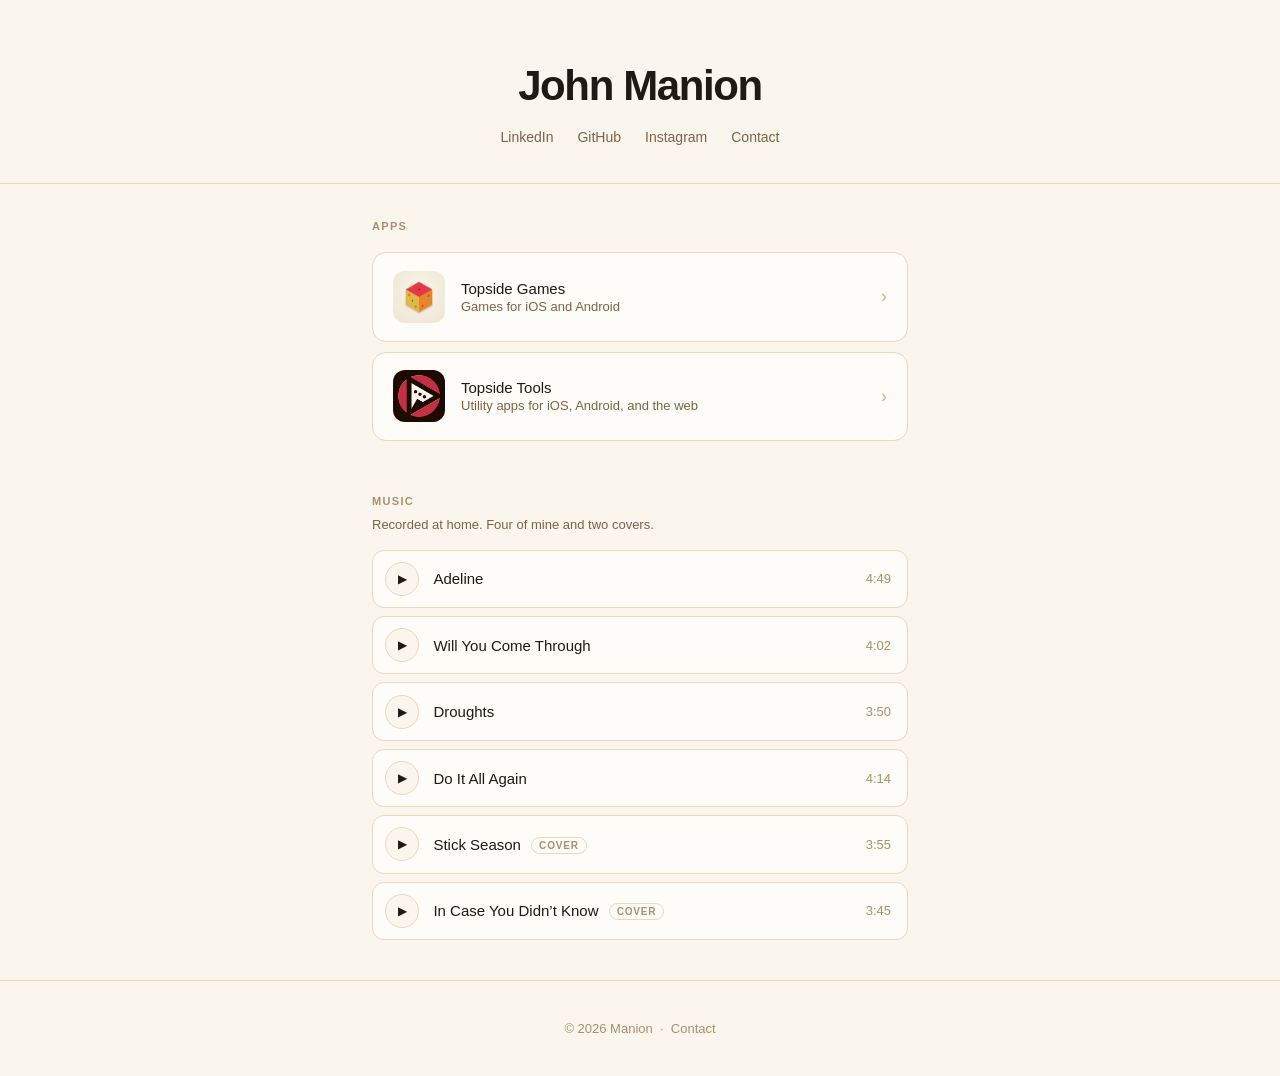
==== index.html @ 1d60b055 "Add six tracks to music section" ====
<!DOCTYPE html>
<html lang="en">
<head>
<meta charset="UTF-8">
<meta name="viewport" content="width=device-width, initial-scale=1.0">
<title>John Manion</title>
<meta name="description" content="John Manion builds independent apps for iOS, Android, and the web, including Topside Games and Topside Tools.">
<link rel="canonical" href="https://manionjohn.com/">
<meta property="og:type" content="website">
<meta property="og:title" content="John Manion">
<meta property="og:description" content="Independent apps for iOS, Android, and the web.">
<meta property="og:url" content="https://manionjohn.com/">
<meta property="og:image" content="https://manionjohn.com/og-image.png">
<meta property="og:image:width" content="1200">
<meta property="og:image:height" content="630">
<meta name="twitter:card" content="summary_large_image">
<meta name="twitter:title" content="John Manion">
<meta name="twitter:description" content="Independent apps for iOS, Android, and the web.">
<meta name="twitter:image" content="https://manionjohn.com/og-image.png">
<link rel="icon" type="image/svg+xml" href="/favicon.svg">
<link rel="apple-touch-icon" href="/og-image.png">
<style>
  *, *::before, *::after { box-sizing: border-box; margin: 0; padding: 0; }
  body { font-family: -apple-system, BlinkMacSystemFont, "Segoe UI", sans-serif; background: #FAF6EE; color: #1F1A14; }
  a { text-decoration: none; color: inherit; }

  .hero { padding: 4rem 2rem 2.25rem; text-align: center; border-bottom: 1px solid #E8D8BC; }
  .hero h1 { font-size: 42px; font-weight: 680; line-height: 1.06; margin-bottom: 0.85rem; color: #1F1A14; letter-spacing: -0.033em; }
  .hero p { font-size: 17px; color: #705A40; max-width: 420px; margin: 0 auto; line-height: 1.7; }

  .apps { padding: 2.25rem 2rem; max-width: 600px; margin: 0 auto; }
  .apps-label { font-size: 11px; font-weight: 600; letter-spacing: 0.12em; text-transform: uppercase; color: #A89070; margin-bottom: 1.25rem; }

  .app-card { display: flex; align-items: center; gap: 1rem; padding: 1.1rem 1.25rem; background: #FEFCF8; border: 1px solid #E8D8BC; border-radius: 14px; margin-bottom: 10px; transition: border-color 0.15s, box-shadow 0.15s; }
  .app-card:hover { border-color: #B09A72; box-shadow: 0 2px 8px rgba(0,0,0,0.06); }
  .app-icon { width: 52px; height: 52px; border-radius: 12px; overflow: hidden; flex-shrink: 0; }
  .app-icon img, .app-icon svg { width: 100%; height: 100%; display: block; }
  .app-info { flex: 1; }
  .app-name { font-size: 15px; font-weight: 500; color: #1F1A14; margin-bottom: 2px; }
  .app-desc { font-size: 13px; color: #7C6448; }
  .app-arrow { font-size: 18px; color: #C6B48E; }

  .links { margin-top: 1.3rem; display: flex; justify-content: center; flex-wrap: wrap; gap: 1.5rem; }
  .links a { font-size: 14px; color: #7C6448; border-bottom: 1px solid transparent; padding-bottom: 1px; transition: color .15s, border-color .15s; }
  .links a:hover { color: #1F1A14; border-bottom-color: #C6B48E; }

  .music { padding: 0.5rem 2rem 0; max-width: 600px; margin: 0 auto; }
  .music-note { font-size: 13px; color: #7C6448; margin: -0.6rem 0 1.1rem; }
  .tracks { list-style: none; }
  .track { display: flex; align-items: center; gap: 0.9rem; padding: 0.7rem 1rem 0.7rem 0.75rem; background: #FEFCF8; border: 1px solid #E8D8BC; border-radius: 12px; margin-bottom: 8px; }
  .track button { flex-shrink: 0; width: 34px; height: 34px; border-radius: 50%; border: 1px solid #E8D8BC; background: #FAF6EE; color: #1F1A14; font-size: 12px; line-height: 1; cursor: pointer; display: grid; place-items: center; transition: background .15s, border-color .15s; }
  .track button:hover { background: #F2EADA; border-color: #C6B48E; }
  .track button:disabled { opacity: .45; cursor: default; }
  .t-title { flex: 1; font-size: 15px; color: #1F1A14; }
  .t-tag { font-size: 10px; font-weight: 600; letter-spacing: 0.08em; text-transform: uppercase; color: #A89070; border: 1px solid #E8D8BC; border-radius: 20px; padding: 2px 7px; margin-left: 6px; vertical-align: 1px; }
  .t-time { font-size: 13px; color: #A89070; font-variant-numeric: tabular-nums; }

  .footer { padding: 2.5rem 2rem; text-align: center; border-top: 1px solid #E8D8BC; margin-top: 2.5rem; }
  .footer p { font-size: 13px; color: #A89070; }

  @media (prefers-color-scheme: dark) {
    body { background: #1C1008; color: #FFE4C0; }
    .hero { border-bottom-color: #4A2A14; }
    .hero h1 { color: #FFE4C0; }
    .hero p { color: #C88E5C; }
    .apps-label { color: #A87848; }
    .app-card { background: #2E1A0C; border-color: #4A2A14; }
    .app-card:hover { border-color: #6B4526; box-shadow: none; }
    .app-name { color: #FFE4C0; }
    .app-desc { color: #C88E5C; }
    .app-arrow { color: #6B4526; }
    .links a { color: #C88E5C; }
    .links a:hover { color: #FFE4C0; border-bottom-color: #6B4526; }
    .music-note { color: #C88E5C; }
    .track { background: #2E1A0C; border-color: #4A2A14; }
    .track button { background: #1C1008; border-color: #4A2A14; color: #FFE4C0; }
    .track button:hover { background: #3A2210; border-color: #6B4526; }
    .t-title { color: #FFE4C0; }
    .t-tag { color: #A87848; border-color: #4A2A14; }
    .t-time { color: #A87848; }
    .footer { border-top-color: #4A2A14; }
    .footer p { color: #A87848; }
  }
</style>
</head>
<body>

<div class="hero">
  <h1>John Manion</h1>
  <div class="links">
    <a href="#" data-placeholder>LinkedIn</a>
    <a href="#" data-placeholder>GitHub</a>
    <a href="#" data-placeholder>Instagram</a>
    <a href="/contact">Contact</a>
  </div>
</div>

<div class="apps">
  <p class="apps-label">Apps</p>

  <a class="app-card" href="https://topsidegames.com">
    <div class="app-icon"><img src="[data-uri]" alt="Topside icon"></div>
    <div class="app-info">
      <p class="app-name">Topside Games</p>
      <p class="app-desc">Games for iOS and Android</p>
    </div>
    <span class="app-arrow">›</span>
  </a>

  <a class="app-card" href="https://topsidetools.com">
    <div class="app-icon"><img src="tools-icon.png" alt="Topside Tools icon"></div>
    <div class="app-info">
      <p class="app-name">Topside Tools</p>
      <p class="app-desc">Utility apps for iOS, Android, and the web</p>
    </div>
    <span class="app-arrow">›</span>
  </a>

</div>

<div class="music">
  <p class="apps-label">Music</p>
  <p class="music-note">Recorded at home. Four of mine and two covers.</p>
  <ol class="tracks">
    <li class="track" data-src="music/01.mp3"><button type="button" aria-label="Play Adeline">&#9654;</button><span class="t-title">Adeline</span><span class="t-time">--:--</span></li>
    <li class="track" data-src="music/02.mp3"><button type="button" aria-label="Play Will You Come Through">&#9654;</button><span class="t-title">Will You Come Through</span><span class="t-time">--:--</span></li>
    <li class="track" data-src="music/03.mp3"><button type="button" aria-label="Play Droughts">&#9654;</button><span class="t-title">Droughts</span><span class="t-time">--:--</span></li>
    <li class="track" data-src="music/04.mp3"><button type="button" aria-label="Play Do It All Again">&#9654;</button><span class="t-title">Do It All Again</span><span class="t-time">--:--</span></li>
    <li class="track" data-src="music/05.mp3"><button type="button" aria-label="Play Stick Season">&#9654;</button><span class="t-title">Stick Season <span class="t-tag">Cover</span></span><span class="t-time">--:--</span></li>
    <li class="track" data-src="music/06.mp3"><button type="button" aria-label="Play In Case You Didn’t Know">&#9654;</button><span class="t-title">In Case You Didn&rsquo;t Know <span class="t-tag">Cover</span></span><span class="t-time">--:--</span></li>
  </ol>
  <audio id="player" preload="metadata"></audio>
</div>

<div class="footer">
  <p>© 2026 Manion &nbsp;·&nbsp; <a href="/contact">Contact</a></p>
</div>

<script>
(function(){
  var audio = document.getElementById('player');
  if (!audio) return;
  var rows = [].slice.call(document.querySelectorAll('.track'));
  var current = null;

  function fmt(t){
    if (!isFinite(t)) return '--:--';
    var m = Math.floor(t/60), s = Math.floor(t%60);
    return m + ':' + (s<10?'0':'') + s;
  }
  function setIcon(row, playing){
    row.querySelector('button').innerHTML = playing ? '&#10074;&#10074;' : '&#9654;';
  }

  // read durations without committing to playback
  rows.forEach(function(row){
    var probe = new Audio();
    probe.preload = 'metadata';
    probe.src = row.dataset.src;
    probe.addEventListener('loadedmetadata', function(){
      row.querySelector('.t-time').textContent = fmt(probe.duration);
    });
    probe.addEventListener('error', function(){
      row.querySelector('button').disabled = true;
      row.querySelector('.t-time').textContent = '--:--';
    });
  });

  rows.forEach(function(row){
    row.querySelector('button').addEventListener('click', function(){
      if (current === row && !audio.paused){ audio.pause(); setIcon(row,false); return; }
      if (current && current !== row) setIcon(current,false);
      if (current !== row){ audio.src = row.dataset.src; current = row; }
      audio.play().then(function(){ setIcon(row,true); }).catch(function(){
        row.querySelector('button').disabled = true;
      });
    });
  });

  audio.addEventListener('ended', function(){ if (current) setIcon(current,false); });
})();
</script>

</body>
</html>
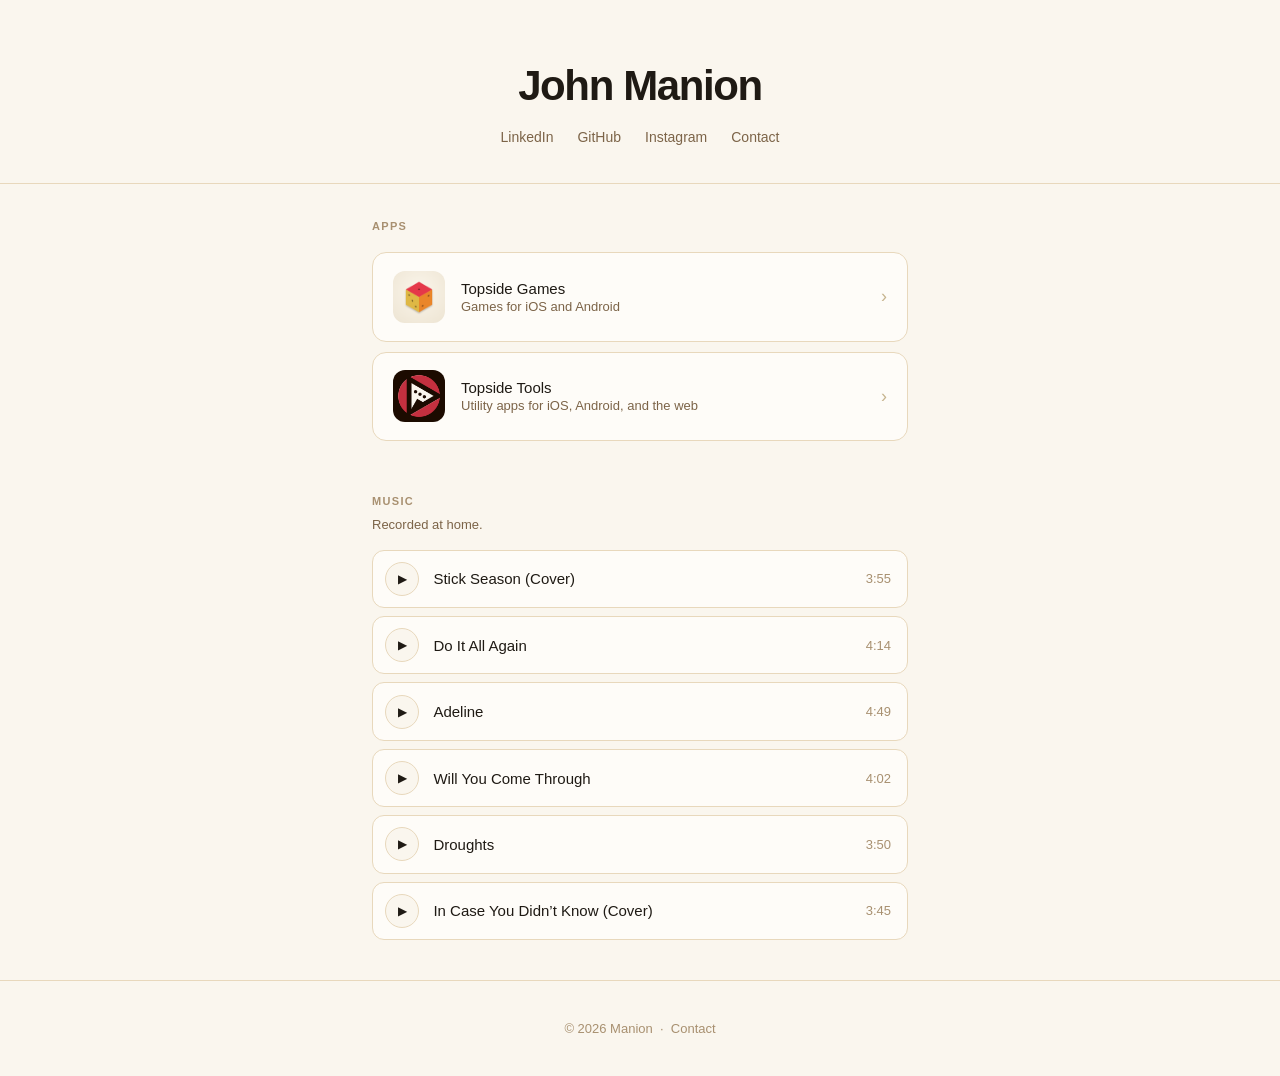
==== commit 4c6b1b4c: "Reorder tracks, inline cover labels, trim music note" ====
--- a/index.html
+++ b/index.html
@@ -52,7 +52,6 @@
   .track button:hover { background: #F2EADA; border-color: #C6B48E; }
   .track button:disabled { opacity: .45; cursor: default; }
   .t-title { flex: 1; font-size: 15px; color: #1F1A14; }
-  .t-tag { font-size: 10px; font-weight: 600; letter-spacing: 0.08em; text-transform: uppercase; color: #A89070; border: 1px solid #E8D8BC; border-radius: 20px; padding: 2px 7px; margin-left: 6px; vertical-align: 1px; }
   .t-time { font-size: 13px; color: #A89070; font-variant-numeric: tabular-nums; }
 
   .footer { padding: 2.5rem 2rem; text-align: center; border-top: 1px solid #E8D8BC; margin-top: 2.5rem; }
@@ -76,8 +75,7 @@
     .track button { background: #1C1008; border-color: #4A2A14; color: #FFE4C0; }
     .track button:hover { background: #3A2210; border-color: #6B4526; }
     .t-title { color: #FFE4C0; }
-    .t-tag { color: #A87848; border-color: #4A2A14; }
-    .t-time { color: #A87848; }
+      .t-time { color: #A87848; }
     .footer { border-top-color: #4A2A14; }
     .footer p { color: #A87848; }
   }
@@ -88,9 +86,9 @@
 <div class="hero">
   <h1>John Manion</h1>
   <div class="links">
-    <a href="#" data-placeholder>LinkedIn</a>
+    <a href="https://www.linkedin.com/in/manion-john/" target="_blank" rel="noopener">LinkedIn</a>
     <a href="#" data-placeholder>GitHub</a>
-    <a href="#" data-placeholder>Instagram</a>
+    <a href="https://www.instagram.com/john_manion/" target="_blank" rel="noopener">Instagram</a>
     <a href="/contact">Contact</a>
   </div>
 </div>
@@ -120,14 +118,14 @@
 
 <div class="music">
   <p class="apps-label">Music</p>
-  <p class="music-note">Recorded at home. Four of mine and two covers.</p>
+  <p class="music-note">Recorded at home.</p>
   <ol class="tracks">
+    <li class="track" data-src="music/05.mp3"><button type="button" aria-label="Play Stick Season (Cover)">&#9654;</button><span class="t-title">Stick Season (Cover)</span><span class="t-time">--:--</span></li>
+    <li class="track" data-src="music/04.mp3"><button type="button" aria-label="Play Do It All Again">&#9654;</button><span class="t-title">Do It All Again</span><span class="t-time">--:--</span></li>
     <li class="track" data-src="music/01.mp3"><button type="button" aria-label="Play Adeline">&#9654;</button><span class="t-title">Adeline</span><span class="t-time">--:--</span></li>
     <li class="track" data-src="music/02.mp3"><button type="button" aria-label="Play Will You Come Through">&#9654;</button><span class="t-title">Will You Come Through</span><span class="t-time">--:--</span></li>
     <li class="track" data-src="music/03.mp3"><button type="button" aria-label="Play Droughts">&#9654;</button><span class="t-title">Droughts</span><span class="t-time">--:--</span></li>
-    <li class="track" data-src="music/04.mp3"><button type="button" aria-label="Play Do It All Again">&#9654;</button><span class="t-title">Do It All Again</span><span class="t-time">--:--</span></li>
-    <li class="track" data-src="music/05.mp3"><button type="button" aria-label="Play Stick Season">&#9654;</button><span class="t-title">Stick Season <span class="t-tag">Cover</span></span><span class="t-time">--:--</span></li>
-    <li class="track" data-src="music/06.mp3"><button type="button" aria-label="Play In Case You Didn’t Know">&#9654;</button><span class="t-title">In Case You Didn&rsquo;t Know <span class="t-tag">Cover</span></span><span class="t-time">--:--</span></li>
+    <li class="track" data-src="music/06.mp3"><button type="button" aria-label="Play In Case You Didn’t Know (Cover)">&#9654;</button><span class="t-title">In Case You Didn&rsquo;t Know (Cover)</span><span class="t-time">--:--</span></li>
   </ol>
   <audio id="player" preload="metadata"></audio>
 </div>
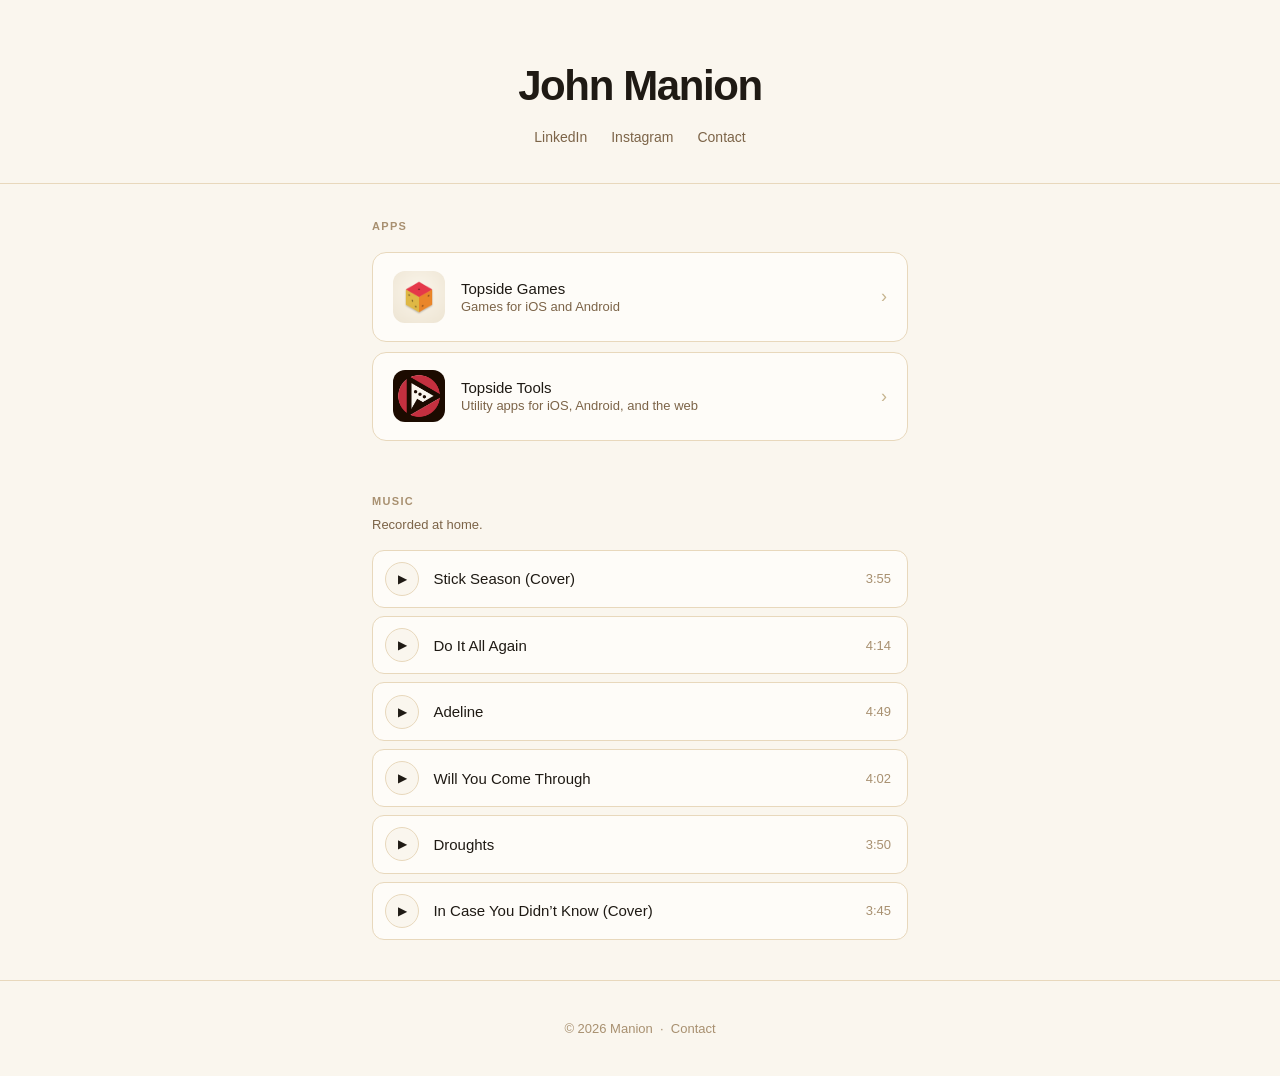
==== commit 641cb791: "Remove GitHub link" ====
--- a/index.html
+++ b/index.html
@@ -87,7 +87,6 @@
   <h1>John Manion</h1>
   <div class="links">
     <a href="https://www.linkedin.com/in/manion-john/" target="_blank" rel="noopener">LinkedIn</a>
-    <a href="#" data-placeholder>GitHub</a>
     <a href="https://www.instagram.com/john_manion/" target="_blank" rel="noopener">Instagram</a>
     <a href="/contact">Contact</a>
   </div>
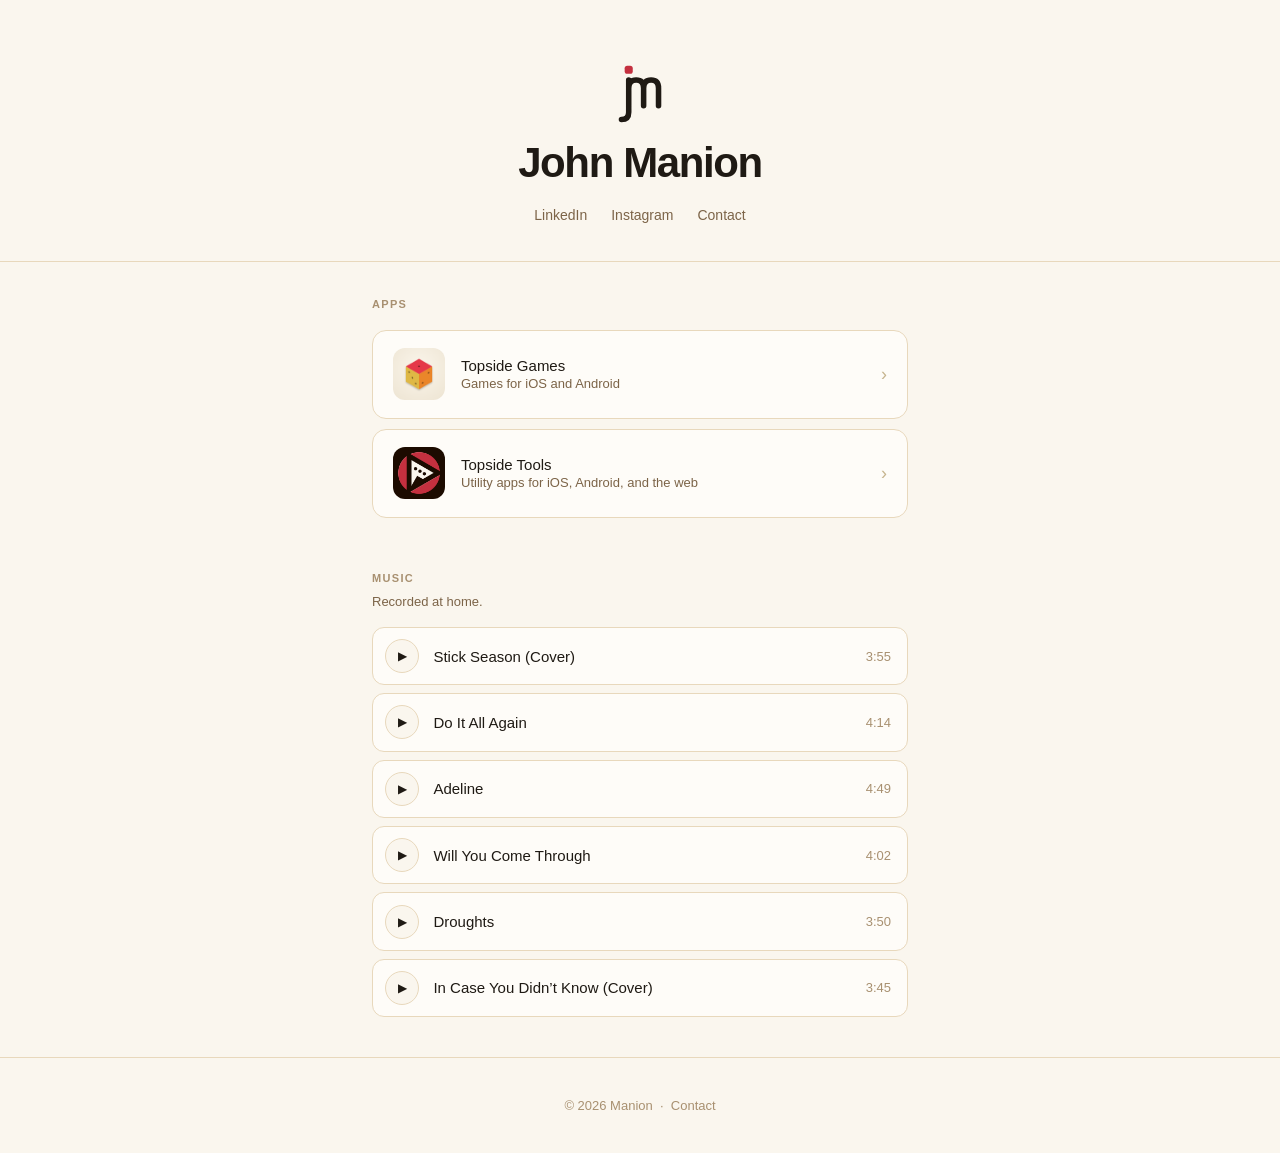
==== commit f31b8c33: "Use jm logo for site icons and page headers Replace the JM text favicon with the jm mark (adapts to " ====
--- a/index.html
+++ b/index.html
@@ -18,13 +18,15 @@
 <meta name="twitter:description" content="Independent apps for iOS, Android, and the web.">
 <meta name="twitter:image" content="https://manionjohn.com/og-image.png">
 <link rel="icon" type="image/svg+xml" href="/favicon.svg">
-<link rel="apple-touch-icon" href="/og-image.png">
+<link rel="icon" type="image/png" sizes="32x32" href="/favicon-32.png">
+<link rel="apple-touch-icon" href="/apple-touch-icon.png">
 <style>
   *, *::before, *::after { box-sizing: border-box; margin: 0; padding: 0; }
   body { font-family: -apple-system, BlinkMacSystemFont, "Segoe UI", sans-serif; background: #FAF6EE; color: #1F1A14; }
   a { text-decoration: none; color: inherit; }
 
   .hero { padding: 4rem 2rem 2.25rem; text-align: center; border-bottom: 1px solid #E8D8BC; }
+  .hero-logo { display: block; width: 46px; height: auto; margin: 0 auto 1.1rem; }
   .hero h1 { font-size: 42px; font-weight: 680; line-height: 1.06; margin-bottom: 0.85rem; color: #1F1A14; letter-spacing: -0.033em; }
   .hero p { font-size: 17px; color: #705A40; max-width: 420px; margin: 0 auto; line-height: 1.7; }
 
@@ -84,6 +86,10 @@
 <body>
 
 <div class="hero">
+  <picture>
+    <source srcset="/brand/jm-logo-cream.svg" media="(prefers-color-scheme: dark)">
+    <img class="hero-logo" src="/brand/jm-logo-dark-brown.svg" width="46" height="60" alt="jm logo">
+  </picture>
   <h1>John Manion</h1>
   <div class="links">
     <a href="https://www.linkedin.com/in/manion-john/" target="_blank" rel="noopener">LinkedIn</a>
@@ -178,5 +184,29 @@
 })();
 </script>
 
+<script>
+/* Secret gesture: press and hold the LinkedIn link for 5 seconds to open /exitplanning */
+(function(){
+  var link = document.querySelector('a[href*="linkedin.com"]');
+  if(!link) return;
+  var HOLD = 5000;
+  var holdTimer = null, fired = false;
+  link.style.webkitTouchCallout = 'none';
+  link.style.userSelect = 'none';
+  function start(e){
+    if(e.pointerType === 'mouse' && e.button !== 0) return;
+    fired = false;
+    clearTimeout(holdTimer);
+    holdTimer = setTimeout(function(){ fired = true; window.location.href = '/exitplanning'; }, HOLD);
+  }
+  function cancel(){ clearTimeout(holdTimer); holdTimer = null; }
+  link.addEventListener('pointerdown', start);
+  link.addEventListener('pointerup', cancel);
+  link.addEventListener('pointercancel', cancel);
+  link.addEventListener('pointerleave', cancel);
+  link.addEventListener('click', function(e){ if(fired){ e.preventDefault(); fired = false; } });
+  link.addEventListener('contextmenu', function(e){ e.preventDefault(); });
+})();
+</script>
 </body>
 </html>
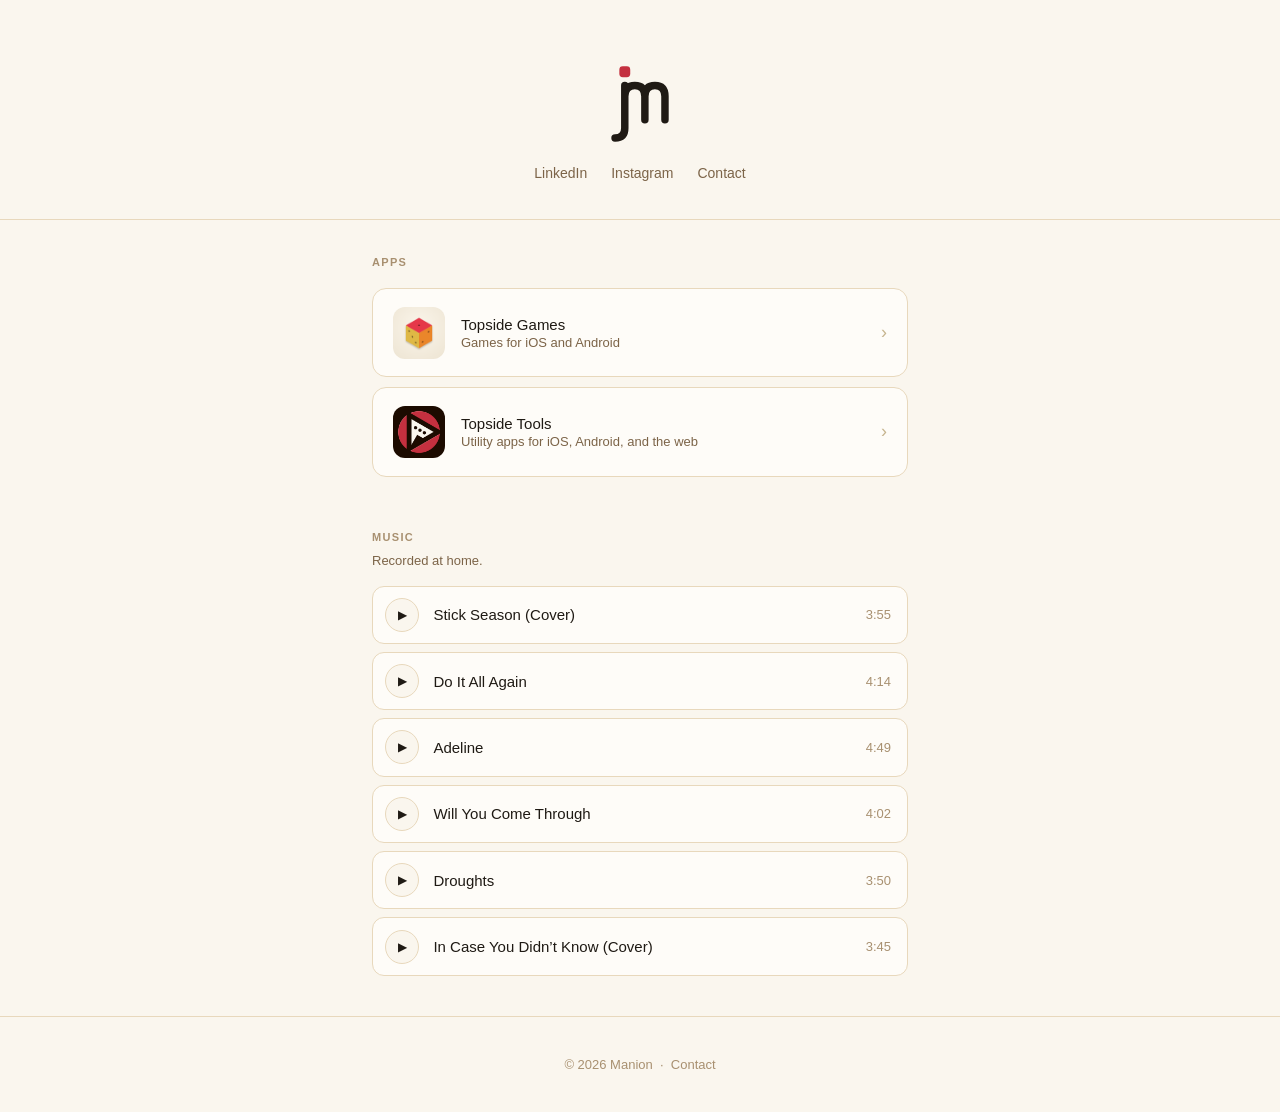
==== commit c935f4b7: "Show only the jm symbol in the home and program headers Home page: drop the visible name; the logo i" ====
--- a/index.html
+++ b/index.html
@@ -26,7 +26,7 @@
   a { text-decoration: none; color: inherit; }
 
   .hero { padding: 4rem 2rem 2.25rem; text-align: center; border-bottom: 1px solid #E8D8BC; }
-  .hero-logo { display: block; width: 46px; height: auto; margin: 0 auto 1.1rem; }
+  .hero-logo { display: block; width: 62px; height: auto; margin: 0 auto 0.4rem; }
   .hero h1 { font-size: 42px; font-weight: 680; line-height: 1.06; margin-bottom: 0.85rem; color: #1F1A14; letter-spacing: -0.033em; }
   .hero p { font-size: 17px; color: #705A40; max-width: 420px; margin: 0 auto; line-height: 1.7; }
 
@@ -86,11 +86,10 @@
 <body>
 
 <div class="hero">
-  <picture>
+  <h1><picture>
     <source srcset="/brand/jm-logo-cream.svg" media="(prefers-color-scheme: dark)">
-    <img class="hero-logo" src="/brand/jm-logo-dark-brown.svg" width="46" height="60" alt="jm logo">
-  </picture>
-  <h1>John Manion</h1>
+    <img class="hero-logo" src="/brand/jm-logo-dark-brown.svg" width="62" height="80" alt="John Manion">
+  </picture></h1>
   <div class="links">
     <a href="https://www.linkedin.com/in/manion-john/" target="_blank" rel="noopener">LinkedIn</a>
     <a href="https://www.instagram.com/john_manion/" target="_blank" rel="noopener">Instagram</a>
